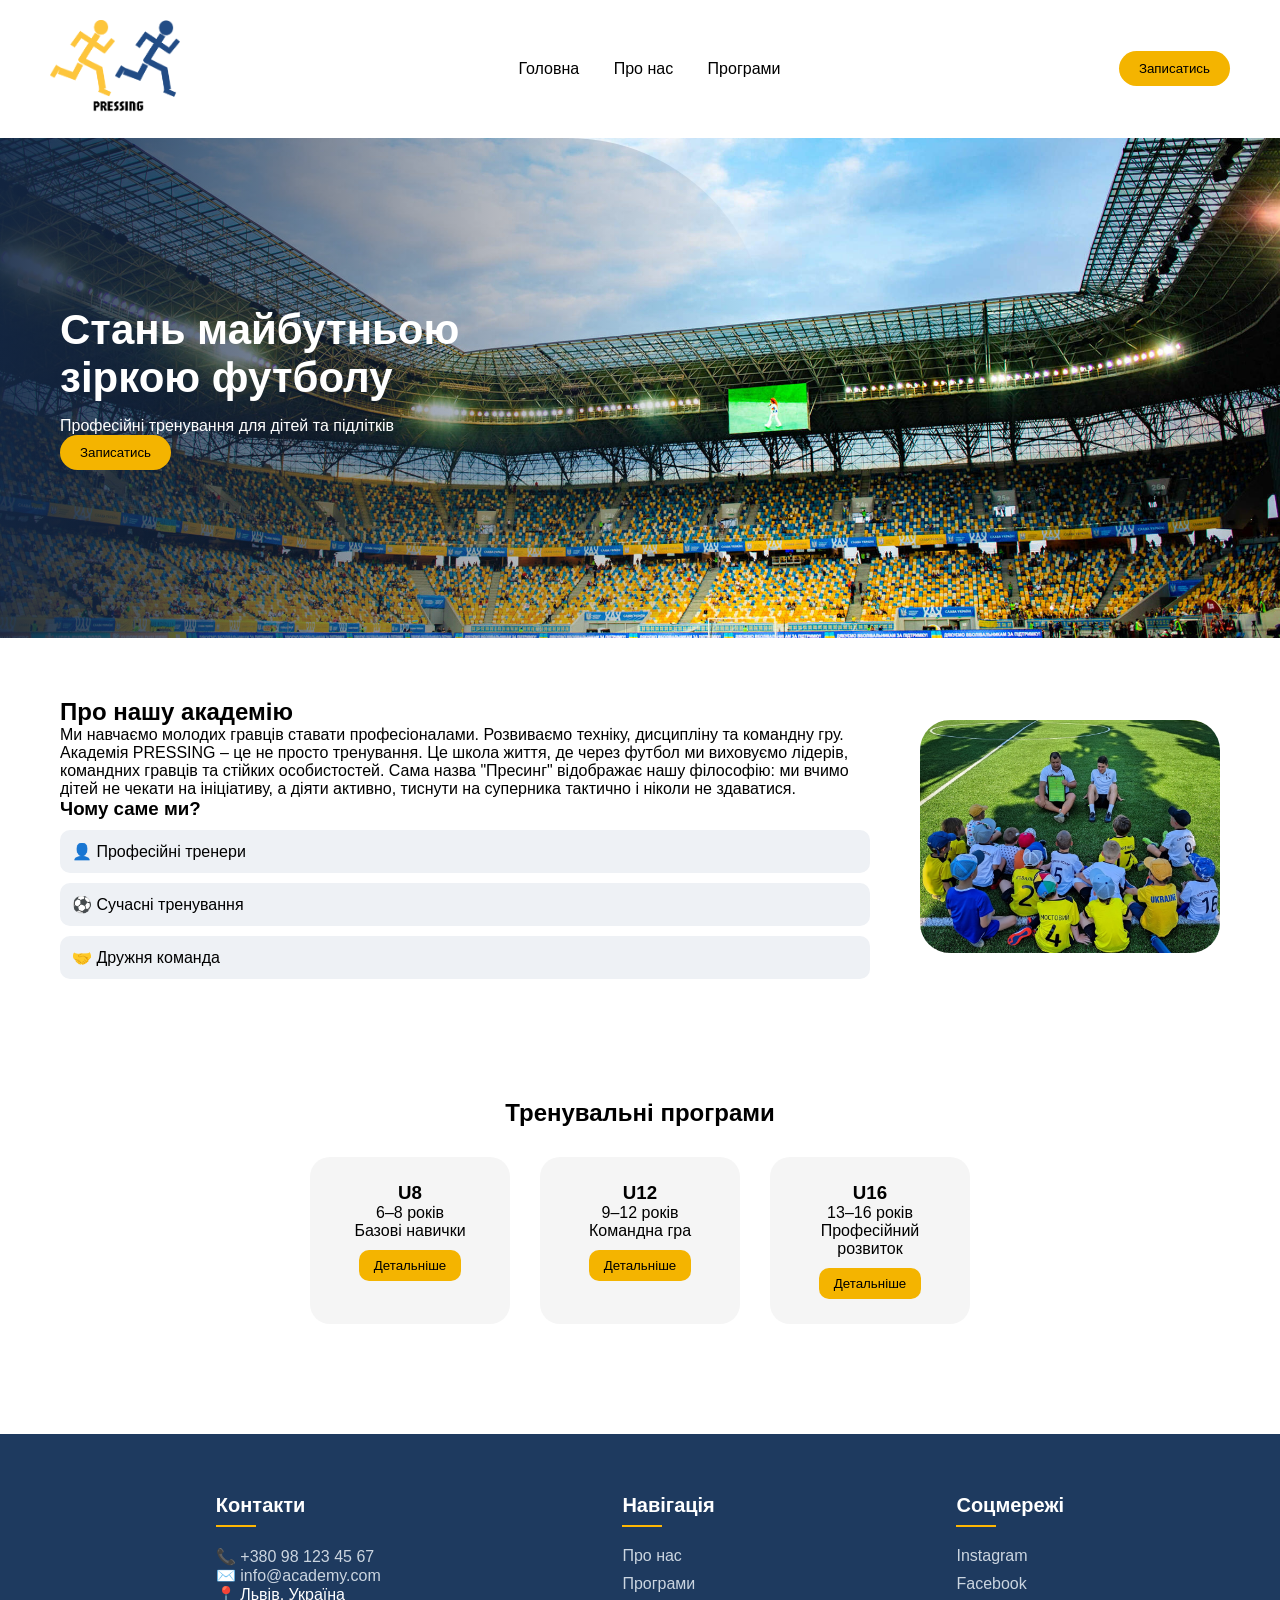
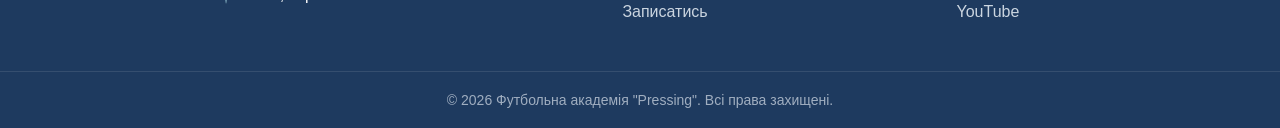
==== index.html @ 8a507080 "оновив футер та навігацію" ====
<!DOCTYPE html>
<html lang="uk">
<head>
    <meta charset="UTF-8">
    <title>Pressing</title>
    <link rel="stylesheet" href="style.css">
</head>
<body>

<body>

<header class="header">
    <div class="logo">
        <img src="images/logo.png" alt="Логотип">
    </div>

   <nav>
    <a href="index.html">Головна</a>
    <a href="#about">Про нас</a>
    <a href="#programs">Програми</a>
</nav>

    <a href="signup.html">
    <button class="btn">Записатись</button>
</a>
</header>

<section class="hero">
    <div class="overlay"></div>

    <div class="hero-content">
        <h1>Стань майбутньою<br>зіркою футболу</h1>
        <p>Професійні тренування для дітей та підлітків</p>
        <a href="signup.html">
    <button class="btn">Записатись</button>
</a>
    </div>
</section>

<section id="about" class="about">
    <div class="about-left">
        <h2>Про нашу академію</h2>
        <p>
            Ми навчаємо молодих гравців ставати професіоналами.
            Розвиваємо техніку, дисципліну та командну гру.
            Академія PRESSING – це не просто тренування. Це школа життя, де через футбол ми виховуємо лідерів, командних гравців та стійких особистостей. Сама назва "Пресинг" відображає нашу філософію: ми вчимо дітей не чекати на ініціативу, а діяти активно, тиснути на суперника тактично і ніколи не здаватися.
        </p>
       
        <h3>Чому саме ми?</h3>
        <div class="features">
            <div>👤 Професійні тренери</div>
            <div>⚽ Сучасні тренування</div>
            <div>🤝 Дружня команда</div>
        </div>
    </div>

    <div class="about-right">
        <img src="images/about.jpg" alt="Про нас">
    </div>
</section>

<section id="programs" class="programs">
    <h2>Тренувальні програми</h2>

    <div class="cards">

        <div class="card">
            <h3>U8</h3>
            <p>6–8 років</p>
            <span>Базові навички</span>
            <button onclick="info('u8')">Детальніше</button>
        </div>

        <div class="card">
            <h3>U12</h3>
            <p>9–12 років</p>
            <span>Командна гра</span>
            <button onclick="info('u12')">Детальніше</button>
        </div>

        <div class="card">
            <h3>U16</h3>
            <p>13–16 років</p>
            <span>Професійний розвиток</span>
            <button onclick="info('u16')">Детальніше</button>
        </div>

    </div>
</section>

<footer class="footer">
    <div class="footer-container">
        <div class="footer-section">
            <h3>Контакти</h3>
            <p>📞 <a href="tel:+380981234567">+380 98 123 45 67</a></p>
            <p>✉️ <a href="mailto:info@academy.com">info@academy.com</a></p>
            <p>📍 Львів, Україна</p>
        </div>

        <div class="footer-section">
            <h3>Навігація</h3>
            <ul class="footer-links">
                <li><a href="index.html#about">Про нас</a></li>
                <li><a href="index.html#programs">Програми</a></li>
                <li><a href="signup.html">Записатись</a></li>
            </ul>
        </div>

        <div class="footer-section">
            <h3>Соцмережі</h3>
            <div class="social-icons">
                <a href="#" class="social-link">Instagram</a>
                <a href="#" class="social-link">Facebook</a>
                <a href="#" class="social-link">YouTube</a>
            </div>
        </div>
    </div>
    <div class="footer-bottom">
        <p>&copy; 2026 Футбольна академія "Pressing". Всі права захищені.</p>
    </div>
</footer>
<script src="script.js"></script>
</body>
</html>
---- style.css ----
html {
    scroll-behavior: smooth;
}
* {
    margin: 0;
    padding: 0;
    box-sizing: border-box;
    font-family: Arial;
}

/* HEADER */
.header {
    display: flex;
    justify-content: space-between;
    align-items: center;
    padding: 20px 50px;
    background: white;
    width: 100%;
    flex-wrap: nowrap;
}


.logo img {
    width: 130px;
    transition: 0.3s;
}

.logo img:hover {
    transform: scale(1.05);
}

nav a {
    margin: 0 15px;
    text-decoration: none;
    color: black;
}

.btn {
    display: inline-block;
    background: #f4b400;
    border: none;
    padding: 10px 20px;
    border-radius: 25px;
    cursor: pointer;
    white-space: nowrap;
}

/* HERO */
.hero {
    position: relative;
    height: 500px;
    background: url("images/hero3.jpg") center/cover no-repeat;
    display: flex;
    align-items: center;
}

.overlay {
    position: absolute;
    width: 60%;
    height: 100%;
    background: linear-gradient(90deg, rgba(20,40,70,0.9), transparent);
    border-top-right-radius: 200px;
    border-bottom-right-radius: 200px;
}

.hero-content {
    position: relative;
    color: white;
    padding-left: 60px;
    max-width: 500px;
}

.hero h1 {
    font-size: 42px;
    margin-bottom: 15px;
}

/* ABOUT */
.about {
    display: flex;
    padding: 60px;
    gap: 50px;
    align-items: center;
}

.about-right img {
    width: 300px;
    border-radius: 30px;
}

.features div {
    background: #eef1f5;
    padding: 12px;
    margin-top: 10px;
    border-radius: 10px;
}

/* PROGRAMS */
.programs {
    text-align: center;
    padding: 60px;
}

.cards {
    display: flex;
    justify-content: center;
    gap: 30px;
    margin-top: 30px;
}

.card {
    background: #f5f5f5;
    padding: 25px;
    border-radius: 20px;
    width: 200px;
    transition: 0.3s;
}

.card:hover {
    transform: translateY(-10px);
}

.card button {
    margin-top: 10px;
    background: #f4b400;
    border: none;
    padding: 8px 15px;
    border-radius: 10px;
}

/* FOOTER */
.footer {
    background-color: #1e3a5f; /* Темно-синій колір академії */
    color: white;
    padding: 60px 0 20px;
    margin-top: 50px;
}

.footer-container {
    max-width: 1100px;
    margin: 0 auto;
    display: flex;
    justify-content: space-around;
    flex-wrap: wrap;
    gap: 30px;
    padding: 0 20px;
}

.footer-section h3 {
    font-size: 20px;
    margin-bottom: 20px;
    position: relative;
}

/* Маленька лінія під заголовком */
.footer-section h3::after {
    content: '';
    display: block;
    width: 40px;
    height: 2px;
    background: #ffb703; /* Жовтий акцент як на кнопках */
    margin-top: 8px;
}

.footer-section a {
    color: #cbd5e0;
    text-decoration: none;
    transition: 0.3s;
}

.footer-section a:hover {
    color: #ffb703;
}

.footer-links {
    list-style: none;
    padding: 0;
}

.footer-links li {
    margin-bottom: 10px;
}

.social-icons {
    display: flex;
    flex-direction: column;
    gap: 10px;
}

.footer-bottom {
    text-align: center;
    margin-top: 40px;
    padding-top: 20px;
    border-top: 1px solid rgba(255, 255, 255, 0.1);
    font-size: 14px;
    color: #a0aec0;
}
/* СТОРІНКА ЗАПИСУ */
.signup-page {
    margin: 0;
    height: 100vh;
    background: url("hero.jpg") center/cover no-repeat;
    display: flex;
    justify-content: center;
    align-items: center;
}

/* затемнення */
.signup-container {
    width: 100%;
    height: 100%;
    background: rgba(0,0,0,0.6);
    display: flex;
    justify-content: center;
    align-items: center;
}

/* карточка */
.signup-box {
    background: white;
    padding: 40px;
    border-radius: 25px;
    width: 320px;
    text-align: center;
    animation: fadeIn 0.6s ease;
}

/* форма */
.signup-box input,
.signup-box select {
    width: 100%;
    margin: 10px 0;
    padding: 12px;
    border-radius: 12px;
    border: 1px solid #ccc;
}

/* кнопка */
.signup-box button {
    width: 100%;
    margin-top: 10px;
    background: #f4b400;
    border: none;
    padding: 12px;
    border-radius: 20px;
    cursor: pointer;
    transition: 0.3s;
}

.signup-box button:hover {
    background: #d89c00;
}

/* кнопка назад */
.back-btn {
    margin-top: 15px;
    background: transparent !important;
    color: #333;
}

/* анімація */
@keyframes fadeIn {
    from {
        opacity: 0;
        transform: translateY(20px);
    }
    to {
        opacity: 1;
        transform: translateY(0);
    }
}
.program-details-page {
    background: #f9f9f9;
    padding-bottom: 50px;
}

.program-info {
    max-width: 800px;
    margin: 50px auto;
    background: white;
    padding: 40px;
    border-radius: 30px;
    box-shadow: 0 10px 30px rgba(0,0,0,0.05);
}

.program-info h1 {
    color: #1e3a5f;
    margin-bottom: 20px;
}

.program-details-grid {
    display: grid;
    grid-template-columns: 1fr 1fr;
    gap: 20px;
    margin: 30px 0;
    padding: 20px;
    background: #eef1f5;
    border-radius: 15px;
}

.back-link, 
.back-link:visited {
    display: inline-block;
    margin-top: 20px;
    color: #000000; /* Ваш обраний колір */
    text-decoration: none;
}

.back-link:hover {
    text-decoration: underline;
    color: #000000; /* Можна додати зміну кольору при наведенні для кращого UX */
}
/* Це виправить колір посилань у меню та внизу сторінки */
nav a, .back-link, .back-link:visited {
    text-decoration: none;
    color: black; /* Для меню */
}

.back-link, .back-link:visited {
    color: #555; /* Для посилання "Повернутися на головну" */
}
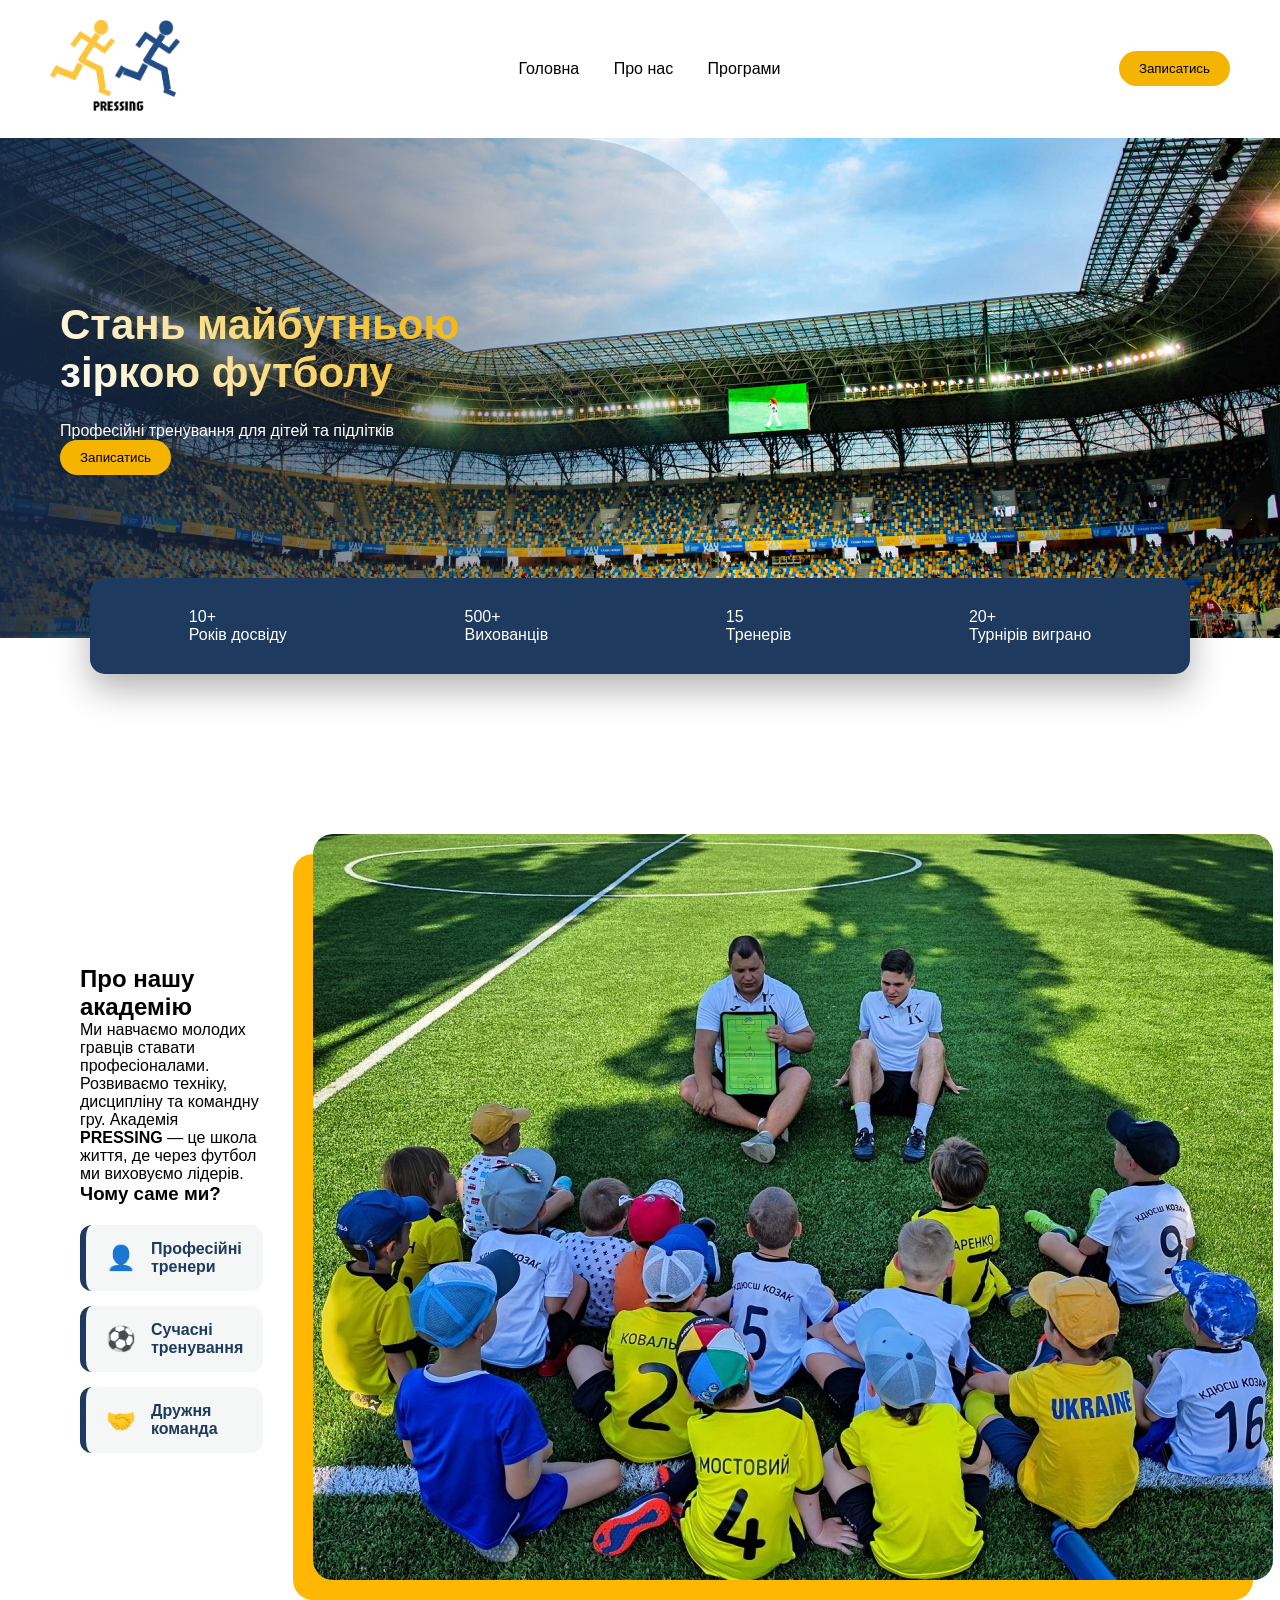
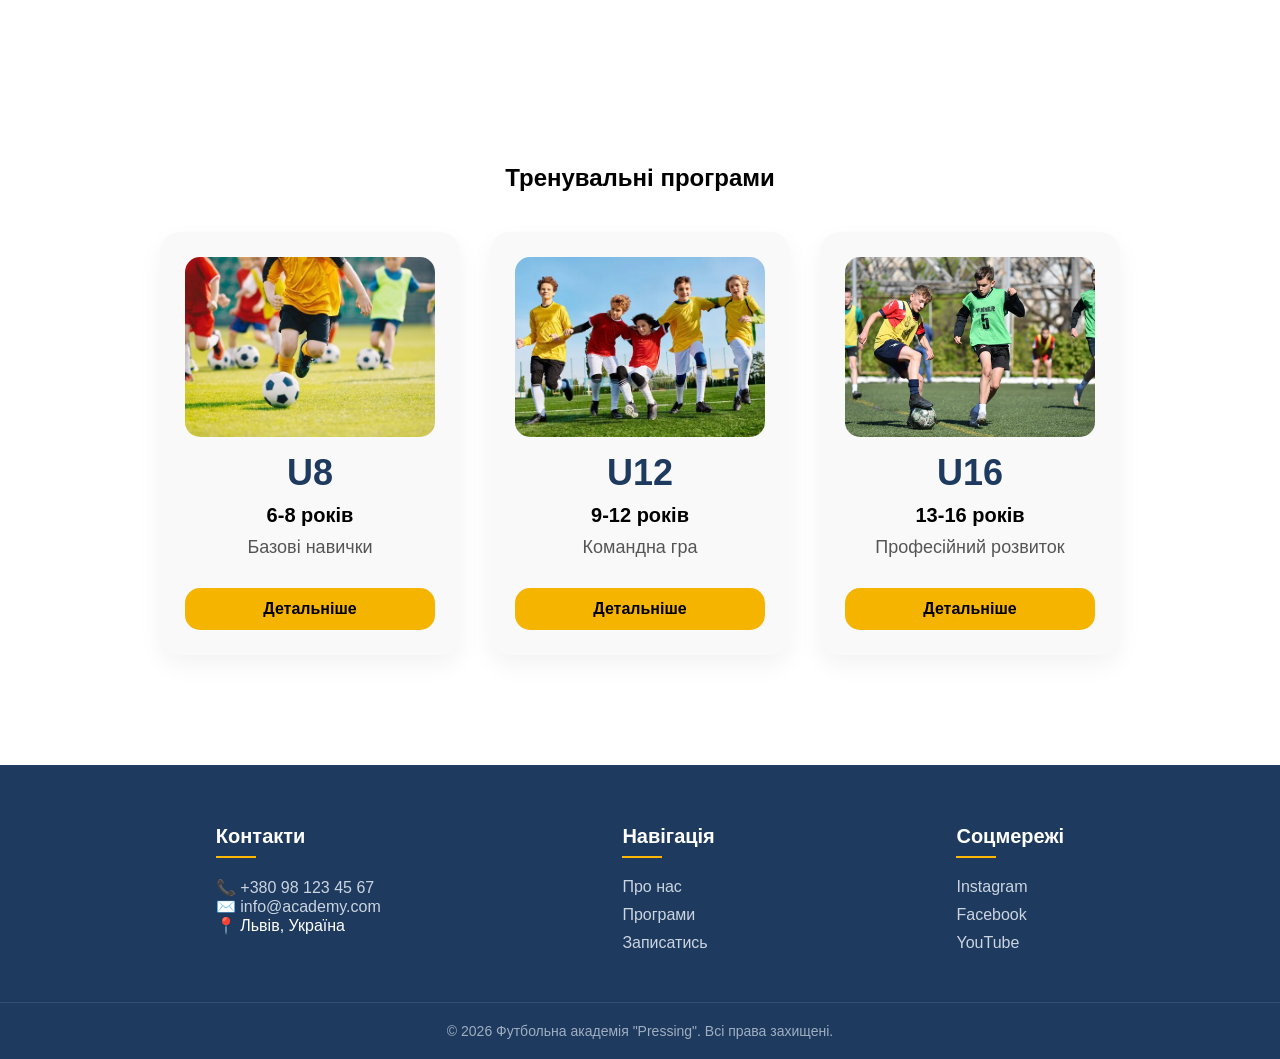
==== commit 8715a51e: "." ====
--- a/index.html
+++ b/index.html
@@ -36,56 +36,89 @@
 </a>
     </div>
 </section>
-
+<section class="stats-bar">
+    <div class="stat-item">
+        <span class="stat-number">10+</span>
+        <p class="stat-text">Років досвіду</p>
+    </div>
+    <div class="stat-item">
+        <span class="stat-number">500+</span>
+        <p class="stat-text">Вихованців</p>
+    </div>
+    <div class="stat-item">
+        <span class="stat-number">15</span>
+        <p class="stat-text">Тренерів</p>
+    </div>
+    <div class="stat-item">
+        <span class="stat-number">20+</span>
+        <p class="stat-text">Турнірів виграно</p>
+    </div>
+</section>
 <section id="about" class="about">
-    <div class="about-left">
-        <h2>Про нашу академію</h2>
-        <p>
-            Ми навчаємо молодих гравців ставати професіоналами.
-            Розвиваємо техніку, дисципліну та командну гру.
-            Академія PRESSING – це не просто тренування. Це школа життя, де через футбол ми виховуємо лідерів, командних гравців та стійких особистостей. Сама назва "Пресинг" відображає нашу філософію: ми вчимо дітей не чекати на ініціативу, а діяти активно, тиснути на суперника тактично і ніколи не здаватися.
-        </p>
-       
-        <h3>Чому саме ми?</h3>
-        <div class="features">
-            <div>👤 Професійні тренери</div>
-            <div>⚽ Сучасні тренування</div>
-            <div>🤝 Дружня команда</div>
+    <div class="about-container">
+        <div class="about-text">
+            <h2>Про нашу академію</h2>
+            <p>Ми навчаємо молодих гравців ставати професіоналами. Розвиваємо техніку, дисципліну та командну гру. Академія <strong>PRESSING</strong> — це школа життя, де через футбол ми виховуємо лідерів.</p>
+            
+            <h3>Чому саме ми?</h3>
+            <div class="about-features">
+                <div class="feature-card">
+                    <span class="icon">👤</span>
+                    <p>Професійні тренери</p>
+                </div>
+                <div class="feature-card">
+                    <span class="icon">⚽️</span>
+                    <p>Сучасні тренування</p>
+                </div>
+                <div class="feature-card">
+                    <span class="icon">🤝</span>
+                    <p>Дружня команда</p>
+                </div>
+            </div>
         </div>
-    </div>
-
-    <div class="about-right">
-        <img src="images/about.jpg" alt="Про нас">
+        <div class="about-image">
+            <img src="images/about.jpg" alt="Тренування дітей">
+        </div>
     </div>
 </section>
 
 <section id="programs" class="programs">
     <h2>Тренувальні програми</h2>
 
-    <div class="cards">
+    <!-- ВАЖЛИВО: Обов'язково додай цей рядок перед картками -->
+    <div class="cards"> 
 
         <div class="card">
+            <div class="card-img-container">
+                <img src="images/u6.jpg" alt="U6">
+            </div>
             <h3>U8</h3>
-            <p>6–8 років</p>
+            <p>6-8 років</p>
             <span>Базові навички</span>
             <button onclick="info('u8')">Детальніше</button>
         </div>
 
         <div class="card">
+            <div class="card-img-container">
+                <img src="images/u9.jpeg" alt="U9">
+            </div>
             <h3>U12</h3>
-            <p>9–12 років</p>
+            <p>9-12 років</p>
             <span>Командна гра</span>
             <button onclick="info('u12')">Детальніше</button>
         </div>
 
         <div class="card">
+            <div class="card-img-container">
+                <img src="images/u13.jpg" alt="U13">
+            </div>
             <h3>U16</h3>
-            <p>13–16 років</p>
+            <p>13-16 років</p>
             <span>Професійний розвиток</span>
             <button onclick="info('u16')">Детальніше</button>
         </div>
 
-    </div>
+    </div> <!-- Закриваючий тег для .cards -->
 </section>
 
 <footer class="footer">
--- a/style.css
+++ b/style.css
@@ -72,7 +72,7 @@
 
 .hero h1 {
     font-size: 42px;
-    margin-bottom: 15px;
+    margin-bottom: 25px;
 }
 
 /* ABOUT */
@@ -98,34 +98,75 @@
 /* PROGRAMS */
 .programs {
     text-align: center;
-    padding: 60px;
-}
-
+    padding: 60px 0;
+}
+
+/* Робимо весь контейнер ширшим */
 .cards {
     display: flex;
     justify-content: center;
-    gap: 30px;
-    margin-top: 30px;
-}
-
+    gap: 40px; /* Більша відстань між картками */
+    margin-top: 40px;
+    flex-wrap: wrap; /* Щоб на телефонах картки ставали одна під одну */
+}
+
+/* Оновлений клас .card (як у твоєму HTML) */
 .card {
     background: #f5f5f5;
-    padding: 25px;
-    border-radius: 20px;
-    width: 200px;
-    transition: 0.3s;
+    padding: 40px 30px; /* Значно збільшені внутрішні відступи */
+    border-radius: 25px;
+    width: 280px; /* Збільшена ширина (було 200px) */
+    min-height: 350px; /* Мінімальна висота для солідності */
+    transition: 0.3s ease;
+    display: flex;
+    flex-direction: column;
+    justify-content: space-between;
+    align-items: center;
+    box-shadow: 0 10px 20px rgba(0,0,0,0.05);
 }
 
 .card:hover {
-    transform: translateY(-10px);
-}
-
+    transform: translateY(-15px); /* Сильніший ефект підйому */
+    box-shadow: 0 15px 30px rgba(0,0,0,0.1);
+    background: #ffffff;
+}
+
+/* Збільшуємо текст всередині */
+.card h3 {
+    font-size: 36px; /* Великий заголовок (U8, U12...) */
+    color: #1e3a5f;
+    margin-bottom: 10px;
+}
+
+.card p {
+    font-size: 20px; /* Більший шрифт для віку */
+    font-weight: bold;
+}
+
+.card span {
+    font-size: 18px; /* Більший шрифт для опису навичок */
+    color: #555;
+    display: block;
+    margin: 10px 0;
+}
+
+/* Кнопка "Детальніше" */
 .card button {
-    margin-top: 10px;
+    margin-top: 20px;
     background: #f4b400;
     border: none;
-    padding: 8px 15px;
-    border-radius: 10px;
+    padding: 12px 25px;
+    border-radius: 15px;
+    font-size: 16px;
+    font-weight: bold;
+    cursor: pointer;
+    width: 100%; /* Кнопка на всю ширину картки */
+    transition: 0.3s;
+}
+
+.card button:hover {
+    background: #ffb703;
+    transform: scale(1.05);
 }
 
 /* FOOTER */
@@ -318,4 +359,186 @@
 
 .back-link, .back-link:visited {
     color: #555; /* Для посилання "Повернутися на головну" */
+}
+/* Контейнер для всього блоку */
+.about-container {
+    display: flex;
+    align-items: center;
+    gap: 50px;
+    padding: 60px 20px;
+    max-width: 1200px;
+    margin: 0 auto;
+}
+
+/* Стиль для фото з "акцентом" */
+.about-image img {
+    border-radius: 20px;
+    box-shadow: -20px 20px 0px #ffb703; /* Жовта "підкладка" під фото */
+    transition: 0.4s ease;
+}
+
+.about-image img:hover {
+    transform: scale(1.02);
+}
+
+/* Сітка для карток "Чому ми?" */
+.about-features {
+    display: grid;
+    gap: 15px;
+    margin-top: 20px;
+}
+
+.feature-card {
+    display: flex;
+    align-items: center;
+    background: #f4f7f6;
+    padding: 15px 20px;
+    border-radius: 12px;
+    border-left: 6px solid #1e3a5f; /* Темно-синій акцент */
+    transition: 0.3s;
+}
+
+.feature-card:hover {
+    background: #ffffff;
+    box-shadow: 0 10px 20px rgba(0,0,0,0.05);
+    transform: translateX(10px);
+}
+
+.feature-card .icon {
+    font-size: 24px;
+    margin-right: 15px;
+}
+
+.feature-card p {
+    margin: 0;
+    font-weight: 600;
+    color: #1e3a5f;
+}
+
+/* Адаптивність для телефонів */
+@media (max-width: 768px) {
+    .about-container {
+        flex-direction: column;
+    }
+}
+.stats-bar {
+    display: flex;
+    justify-content: space-around;
+    background: #1e3a5f; /* Темно-синій колір */
+    color: white;
+    padding: 30px 10px;
+    width: 90%; /* Блок буде трохи вужчим за екран */
+    max-width: 1100px;
+    margin: -60px auto 40px; /* -60px підніме блок вгору на банер */
+    position: relative;
+    z-index: 10; /* Щоб блок був поверх картинки */
+    border-radius: 15px;
+    box-shadow: 0 15px 35px rgba(0,0,0,0.3);
+}
+/* Контейнер, який ставить картки в ряд */
+.cards {
+    display: flex; /* Робимо блоки гнучкими */
+    justify-content: center; /* Центруємо їх по горизонталі */
+    align-items: stretch; /* Робимо всі картки однакової висоти */
+    gap: 30px; /* Відстань між ними */
+    margin-top: 40px;
+    flex-wrap: wrap; /* Дозволяє переноситись на новий рядок тільки якщо місця зовсім немає */
+    padding: 0 20px;
+}
+
+/* Окремі картки */
+.card {
+    background: #f9f9f9;
+    padding: 25px;
+    border-radius: 20px;
+    width: 300px; /* Фіксована ширина для кожної картки */
+    text-align: center;
+    box-shadow: 0 10px 25px rgba(0,0,0,0.05);
+    transition: transform 0.3s ease, box-shadow 0.3s ease;
+    display: flex;
+    flex-direction: column;
+    justify-content: space-between;
+}
+
+.card:hover {
+    transform: translateY(-10px);
+    box-shadow: 0 15px 35px rgba(0,0,0,0.1);
+}
+
+/* Стилі для фото всередині карток */
+.card-img-container {
+    width: 100%;
+    height: 180px;
+    border-radius: 15px;
+    overflow: hidden;
+    margin-bottom: 15px;
+}
+
+.card-img-container img {
+    width: 100%;
+    height: 100%;
+    object-fit: cover; /* Щоб фото не стискалося */
+}/* Контейнер, який ставить картки в ряд */
+.cards {
+    display: flex; /* Робимо блоки гнучкими */
+    justify-content: center; /* Центруємо їх по горизонталі */
+    align-items: stretch; /* Робимо всі картки однакової висоти */
+    gap: 30px; /* Відстань між ними */
+    margin-top: 40px;
+    flex-wrap: wrap; /* Дозволяє переноситись на новий рядок тільки якщо місця зовсім немає */
+    padding: 0 20px;
+}
+
+/* Окремі картки */
+.card {
+    background: #f9f9f9;
+    padding: 25px;
+    border-radius: 20px;
+    width: 300px; /* Фіксована ширина для кожної картки */
+    text-align: center;
+    box-shadow: 0 10px 25px rgba(0,0,0,0.05);
+    transition: transform 0.3s ease, box-shadow 0.3s ease;
+    display: flex;
+    flex-direction: column;
+    justify-content: space-between;
+}
+
+.card:hover {
+    transform: translateY(-10px);
+    box-shadow: 0 15px 35px rgba(0,0,0,0.1);
+}
+
+/* Стилі для фото всередині карток */
+.card-img-container {
+    width: 100%;
+    height: 180px;
+    border-radius: 15px;
+    overflow: hidden;
+    margin-bottom: 15px;
+}
+
+.card-img-container img {
+    width: 100%;
+    height: 100%;
+    object-fit: cover; /* Щоб фото не стискалося */
+}
+.hero-content {
+    animation: fadeInUp 1.2s ease-out;
+}
+
+@keyframes fadeInUp {
+    from {
+        opacity: 0;
+        transform: translateY(30px);
+    }
+    to {
+        opacity: 1;
+        transform: translateY(0);
+    }
+}
+.hero-content h1 {
+    background: linear-gradient(45deg, #ffffff, #f4b400); /* Від білого до жовтого */
+    -webkit-background-clip: text;
+    -webkit-text-fill-color: transparent;
+    display: inline-block;
 }
